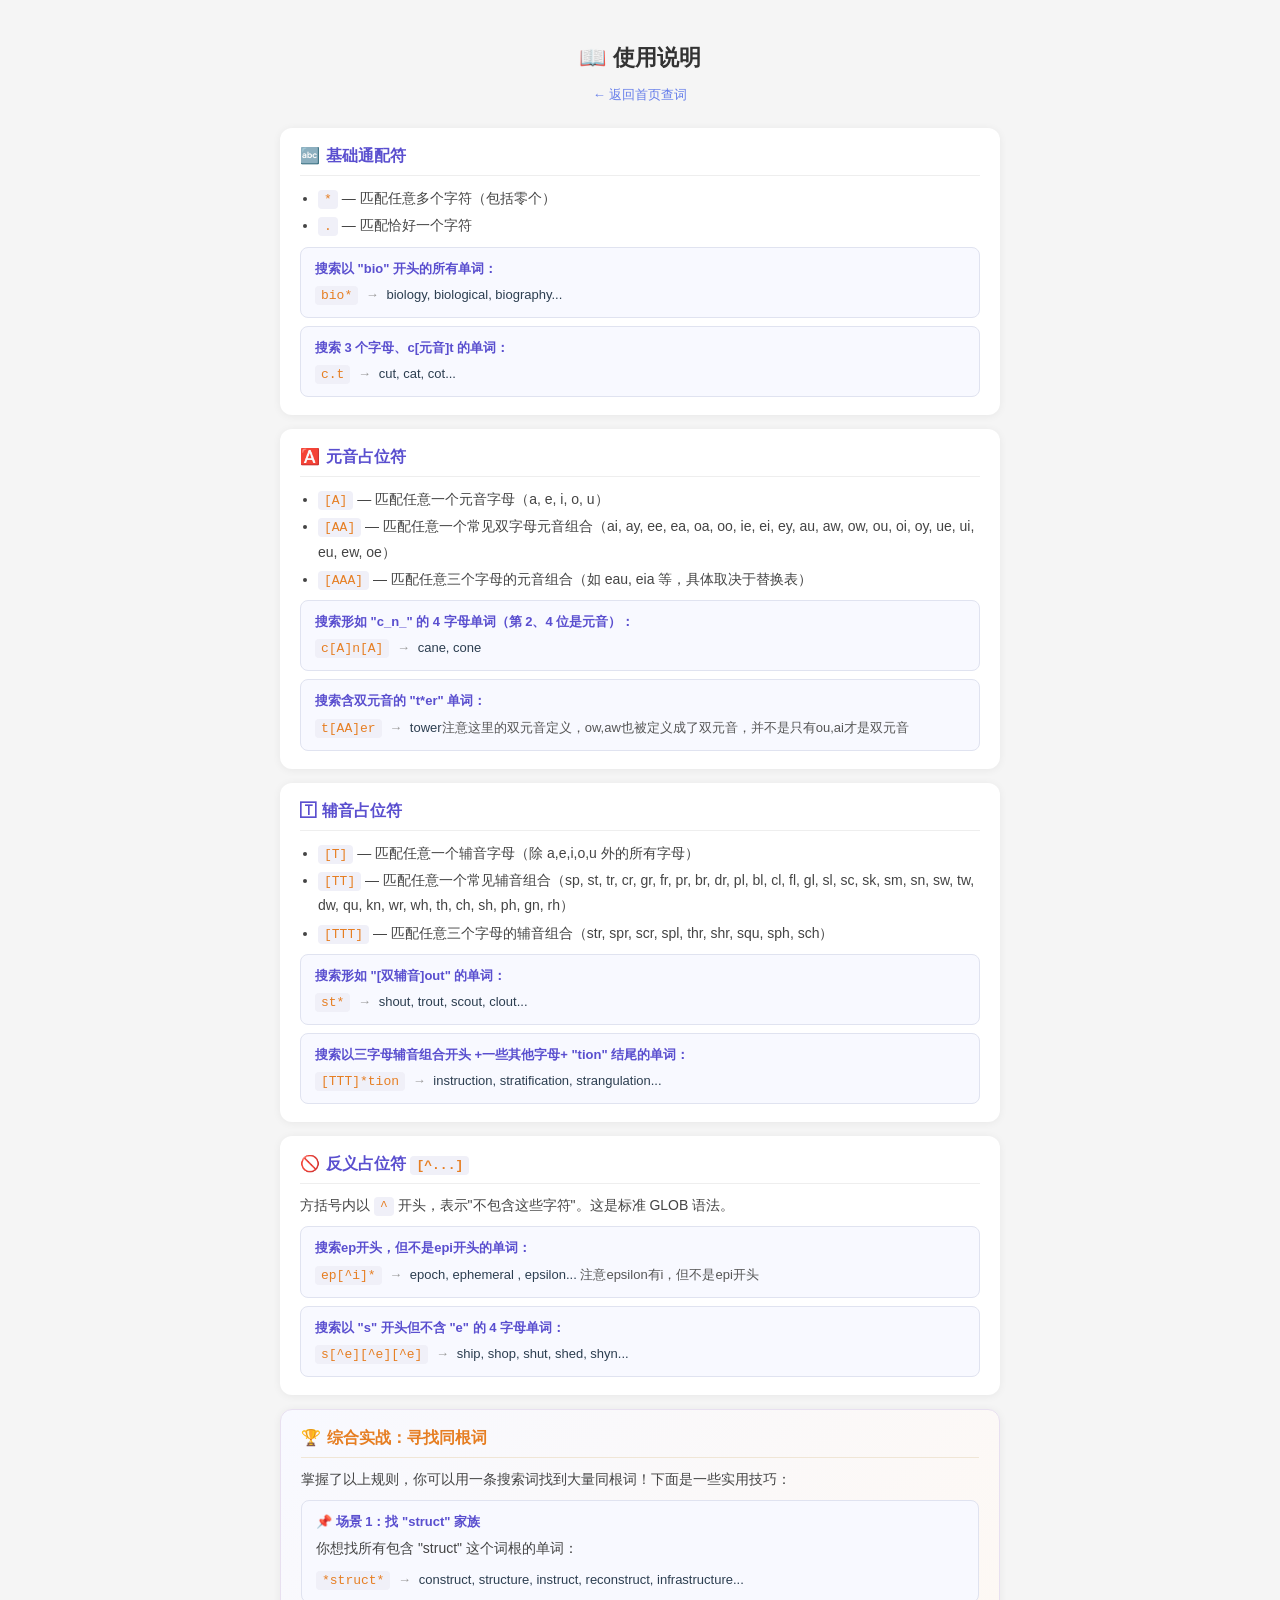
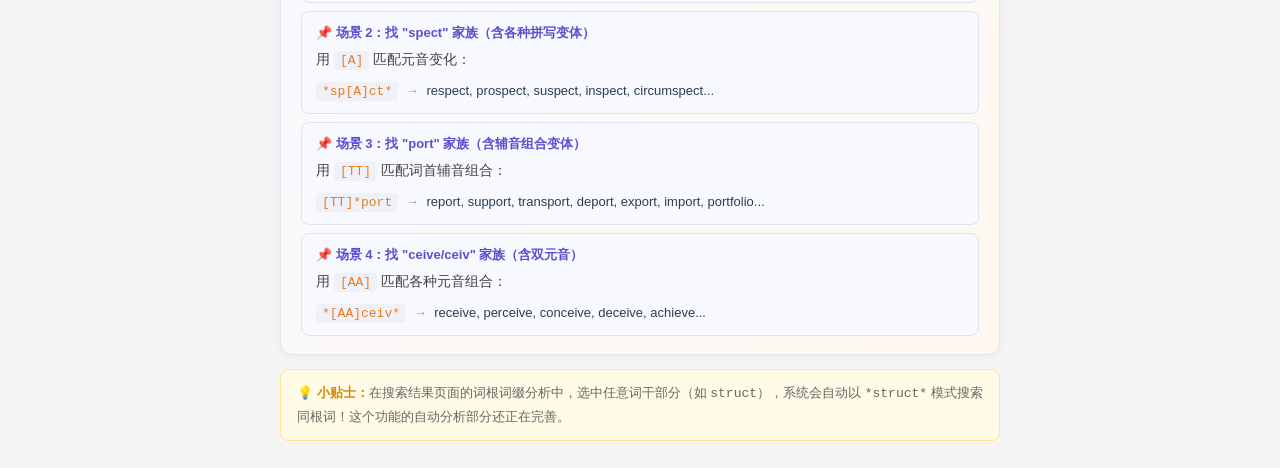
==== templates/guide.html @ 3263791a "上线前的处理" ====
<!doctype html>
<html lang="zh-CN">
  <head>
    <meta charset="UTF-8" />
    <meta name="viewport" content="width=device-width, initial-scale=1.0" />
    <title>使用说明 - The Little Dict</title>
    <link rel="stylesheet" href="/static/style.css" />
    <style>
      /* 使用说明页面专用样式 */
      .guide-page {
        max-width: 720px;
        margin: 0 auto;
        padding: 20px;
      }
      .guide-page h1 {
        text-align: center;
        color: #333;
        margin-bottom: 8px;
        font-size: 22px;
      }
      .guide-page .subtitle {
        text-align: center;
        color: #888;
        font-size: 13px;
        margin-bottom: 24px;
      }
      .guide-page .subtitle a {
        color: #667eea;
        text-decoration: none;
      }
      .guide-page .subtitle a:hover {
        text-decoration: underline;
      }
      .guide-section {
        background: #fff;
        border-radius: 12px;
        padding: 18px 20px;
        margin-bottom: 14px;
        box-shadow: 0 1px 8px rgba(0,0,0,0.06);
      }
      .guide-section h2 {
        font-size: 16px;
        color: #5a4fcf;
        margin: 0 0 10px 0;
        padding-bottom: 8px;
        border-bottom: 1px solid #eee;
      }
      .guide-section h2 .icon {
        margin-right: 6px;
      }
      .guide-section p {
        font-size: 14px;
        line-height: 1.7;
        color: #444;
        margin: 0 0 8px 0;
      }
      .guide-section ul {
        margin: 0;
        padding: 0 0 0 18px;
        font-size: 14px;
        line-height: 1.8;
        color: #444;
      }
      .guide-section li {
        margin-bottom: 2px;
      }
      .guide-section code {
        background: #f0f0f8;
        padding: 2px 6px;
        border-radius: 4px;
        font-family: 'Courier New', monospace;
        font-size: 13px;
        color: #e67e22;
        white-space: nowrap;
      }
      .guide-example {
        background: #f8f9ff;
        border: 1px solid #e0e3f0;
        border-radius: 8px;
        padding: 10px 14px;
        margin-top: 8px;
        font-size: 13px;
        line-height: 1.7;
        color: #555;
      }
      .guide-example .label {
        font-weight: 600;
        color: #5a4fcf;
        margin-bottom: 4px;
      }
      .guide-example code {
        font-size: 13px;
      }
      .guide-example .arrow {
        color: #999;
        margin: 0 4px;
      }
      .guide-example .result {
        color: #2c3e50;
        font-weight: 500;
      }
      .guide-combo {
        background: linear-gradient(135deg, #f8f9ff 0%, #fff8f0 100%);
        border: 1px solid #e8e0f0;
      }
      .guide-combo h2 {
        color: #e67e22;
        border-bottom-color: #f0e6d6;
      }
      .guide-tip {
        background: #fffbe6;
        border: 1px solid #ffe58f;
        border-radius: 8px;
        padding: 12px 16px;
        margin-top: 14px;
        font-size: 13px;
        line-height: 1.7;
        color: #666;
      }
      .guide-tip strong {
        color: #d48806;
      }
    </style>
  </head>
  <body>
    <div class="guide-page">
      <h1>📖 使用说明</h1>
      <p class="subtitle"><a href="/">← 返回首页查词</a></p>

      <!-- 基础通配符 -->
      <div class="guide-section">
        <h2><span class="icon">🔤</span>基础通配符</h2>
        <ul>
          <li><code>*</code> — 匹配任意多个字符（包括零个）</li>
          <li><code>.</code> — 匹配恰好一个字符</li>
        </ul>
        <div class="guide-example">
          <div class="label">搜索以 "bio" 开头的所有单词：</div>
          <code>bio*</code> <span class="arrow">→</span> <span class="result">biology, biological, biography...</span>
        </div>
        <div class="guide-example">
          <div class="label">搜索 3 个字母、c[元音]t 的单词：</div>
          <code>c.t</code> <span class="arrow">→</span> <span class="result">cut, cat, cot...</span>
        </div>
      </div>

      <!-- 元音占位符 -->
      <div class="guide-section">
        <h2><span class="icon">🅰️</span>元音占位符</h2>
        <ul>
          <li><code>[A]</code> — 匹配任意一个元音字母（a, e, i, o, u）</li>
          <li><code>[AA]</code> — 匹配任意一个常见双字母元音组合（ai, ay, ee, ea, oa, oo, ie, ei, ey, au, aw, ow, ou, oi, oy, ue, ui, eu, ew, oe）</li>
          <li><code>[AAA]</code> — 匹配任意三个字母的元音组合（如 eau, eia 等，具体取决于替换表）</li>
        </ul>
        <div class="guide-example">
          <div class="label">搜索形如 "c_n_" 的 4 字母单词（第 2、4 位是元音）：</div>
          <code>c[A]n[A]</code> <span class="arrow">→</span> <span class="result">cane, cone</span>
        </div>
        <div class="guide-example">
          <div class="label">搜索含双元音的 "t*er" 单词：</div>
          <code>t[AA]er</code> <span class="arrow">→</span> <span class="result">tower</span>注意这里的双元音定义，ow,aw也被定义成了双元音，并不是只有ou,ai才是双元音
        </div>
      </div>

      <!-- 辅音占位符 -->
      <div class="guide-section">
        <h2><span class="icon">🅃</span>辅音占位符</h2>
        <ul>
          <li><code>[T]</code> — 匹配任意一个辅音字母（除 a,e,i,o,u 外的所有字母）</li>
          <li><code>[TT]</code> — 匹配任意一个常见辅音组合（sp, st, tr, cr, gr, fr, pr, br, dr, pl, bl, cl, fl, gl, sl, sc, sk, sm, sn, sw, tw, dw, qu, kn, wr, wh, th, ch, sh, ph, gn, rh）</li>
          <li><code>[TTT]</code> — 匹配任意三个字母的辅音组合（str, spr, scr, spl, thr, shr, squ, sph, sch）</li>
        </ul>
        <div class="guide-example">
          <div class="label">搜索形如 "[双辅音]out" 的单词：</div>
          <code>st*</code> <span class="arrow">→</span> <span class="result">shout, trout, scout, clout...</span>
        </div>
        <div class="guide-example">
          <div class="label">搜索以三字母辅音组合开头 +一些其他字母+ "tion" 结尾的单词：</div>
          <code>[TTT]*tion</code> <span class="arrow">→</span> <span class="result">instruction, stratification, strangulation...</span>
        </div>
      </div>

      <!-- 反义占位符 -->
      <div class="guide-section">
        <h2><span class="icon">🚫</span>反义占位符 <code>[^...]</code></h2>
        <p>方括号内以 <code>^</code> 开头，表示"不包含这些字符"。这是标准 GLOB 语法。</p>
        <div class="guide-example">
          <div class="label">搜索ep开头，但不是epi开头的单词：</div>
          <code>ep[^i]*</code> <span class="arrow">→</span> <span class="result">epoch, ephemeral , epsilon...</span> 注意epsilon有i，但不是epi开头
        </div>
        <div class="guide-example">
          <div class="label">搜索以 "s" 开头但不含 "e" 的 4 字母单词：</div>
          <code>s[^e][^e][^e]</code> <span class="arrow">→</span> <span class="result">ship, shop, shut, shed, shyn...</span>
        </div>
      </div>

      <!-- 综合实战 -->
      <div class="guide-section guide-combo">
        <h2><span class="icon">🏆</span>综合实战：寻找同根词</h2>
        <p>掌握了以上规则，你可以用一条搜索词找到大量同根词！下面是一些实用技巧：</p>

        <div class="guide-example">
          <div class="label">📌 场景 1：找 "struct" 家族</div>
          <p>你想找所有包含 "struct" 这个词根的单词：</p>
          <code>*struct*</code> <span class="arrow">→</span> <span class="result">construct, structure, instruct, reconstruct, infrastructure...</span>
        </div>

        <div class="guide-example">
          <div class="label">📌 场景 2：找 "spect" 家族（含各种拼写变体）</div>
          <p>用 <code>[A]</code> 匹配元音变化：</p>
          <code>*sp[A]ct*</code> <span class="arrow">→</span> <span class="result">respect, prospect, suspect, inspect, circumspect...</span>
        </div>

        <div class="guide-example">
          <div class="label">📌 场景 3：找 "port" 家族（含辅音组合变体）</div>
          <p>用 <code>[TT]</code> 匹配词首辅音组合：</p>
          <code>[TT]*port</code> <span class="arrow">→</span> <span class="result">report, support, transport, deport, export, import, portfolio...</span>
        </div>

        <div class="guide-example">
          <div class="label">📌 场景 4：找 "ceive/ceiv" 家族（含双元音）</div>
          <p>用 <code>[AA]</code> 匹配各种元音组合：</p>
          <code>*[AA]ceiv*</code> <span class="arrow">→</span> <span class="result">receive, perceive, conceive, deceive, achieve...</span>
        </div>

      </div>

      <div class="guide-tip">
        <strong>💡 小贴士：</strong>在搜索结果页面的词根词缀分析中，选中任意词干部分（如 <code>struct</code>），系统会自动以 <code>*struct*</code> 模式搜索同根词！这个功能的自动分析部分还正在完善。
      </div>
    </div>
  </body>
</html>
---- static/style.css ----
﻿﻿* { margin: 0; padding: 0; box-sizing: border-box; }
body { font-family: -apple-system, BlinkMacSystemFont, "Segoe UI", Roboto, sans-serif; background: #f5f5f5; color: #333; }
.header { background: linear-gradient(135deg, #667eea 0%, #764ba2 100%); padding: 30px 20px; text-align: center; }
.header h1 { color: #fff; font-size: 24px; margin-bottom: 20px; font-weight: 600; }
.search-box { max-width: 600px; margin: 0 auto; display: flex; gap: 10px; }
.search-box input { flex: 1; padding: 12px 20px; border: none; border-radius: 25px; font-size: 16px; outline: none; box-shadow: 0 2px 10px rgba(0,0,0,0.1); }
.search-box button { padding: 12px 25px; background: #fff; color: #667eea; border: none; border-radius: 25px; font-size: 16px; cursor: pointer; font-weight: 600; box-shadow: 0 2px 10px rgba(0,0,0,0.1); transition: transform 0.2s; }
.search-box button:hover { transform: scale(1.05); }
.container { max-width: 800px; margin: 20px auto; padding: 0 20px; }
#result { background: #fff; border-radius: 12px; padding: 24px; box-shadow: 0 2px 15px rgba(0,0,0,0.08); min-height: 120px; }
#result:empty::after { content: "输入单词开始查询"; display: block; text-align: center; color: #999; font-size: 16px; padding-top: 30px; }
.htmx-indicator { display: none; }
.htmx-request .htmx-indicator { display: block; }
.htmx-request.htmx-indicator { display: block; }
.loading { text-align: center; padding: 30px; color: #667eea; font-size: 16px; }
.suggestion { text-align: center; color: #999; padding: 20px; font-size: 15px; line-height: 2.2; }
.sug-link { color: #667eea; text-decoration: none; padding: 3px 10px; border-radius: 4px; cursor: pointer; display: inline-block; margin: 2px; }
.sug-link:hover { background: #667eea; color: #fff; }
/* ========== 词根词缀分析 ========== */
.affix-analysis {
    margin-top: 20px;
    padding: 16px 20px;
    background: #f8f9ff;
    border: 1px solid #e0e3f0;
    border-radius: 10px;
    font-size: 14px;
}
.affix-title {
    font-size: 15px;
    font-weight: 600;
    color: #5a4fcf;
    margin-bottom: 12px;
}
.affix-score {
    font-size: 12px;
    font-weight: 500;
    color: #888;
    margin-left: 8px;
}
.affix-scheme-badge {
    display: inline-flex;
    align-items: center;
    gap: 4px;
    padding: 2px 8px;
    background: #5a4fcf;
    color: #fff;
    font-size: 11px;
    font-weight: 600;
    border-radius: 4px;
    white-space: nowrap;
    align-self: center;
}
.affix-scheme-score {
    font-size: 10px;
    font-weight: 400;
    opacity: 0.85;
}
.affix-scheme-score::before {
    content: "得分";
    margin-right: 1px;
}

.affix-breakdown-row {
    display: flex;
    flex-direction: row;
    align-items: flex-start;
    gap: 16px;
}
.affix-breakdown-row .affix-word-breakdown {
    flex: 1;
    margin-bottom: 0;
}
.affix-breakdown-row .affix-details {
    flex-shrink: 0;
}
.affix-word-breakdown {
    display: flex;
    flex-wrap: wrap;
    align-items: center;
    gap: 2px;
    font-size: 18px;
    font-weight: 600;
    margin-bottom: 12px;
    padding: 10px 14px;
    background: #fff;
    border-radius: 8px;
    border: 1px solid #e8e8f0;
    font-family: 'Courier New', monospace;
    letter-spacing: 1px;
}
.affix-part {
    border-radius: 4px;
}
.affix-prefix {
    color: #e67e22;
    background: #fef5e7;
}
.affix-stem {
    color: #2c3e50;
}
.affix-suffix {
    color: #8e44ad;
    background: #f4ecf7;
}
.affix-details {
    display: flex;
    flex-wrap: wrap;
    gap: 8px;
}
.affix-item {
    display: inline-flex;
    align-items: center;
    gap: 6px;
    padding: 4px 10px;
    background: #fff;
    border-radius: 6px;
    border: 1px solid #e8e8f0;
}
.affix-label {
    font-size: 12px;
    color: #999;
    font-weight: 500;
}
.affix-value {
    font-weight: 600;
    color: #333;
    font-family: 'Courier New', monospace;
}
.affix-stem-value {
    color: #2c3e50;
}
.affix-stem-lookup {
    margin-top: 12px;
}
.affix-stem-lookup details {
    background: #fff;
    border-radius: 8px;
    border: 1px solid #e8e8f0;
    padding: 8px 12px;
}
.affix-stem-lookup summary {
    cursor: pointer;
    color: #5a4fcf;
    font-weight: 500;
    font-size: 13px;
    padding: 4px 0;
}
.tld-ipa {
    color: Sienna;
    font-style: normal;
    font-size: 1rem;
}
.affix-stem-lookup summary:hover {
    color: #3d35a0;
}
.affix-stem-lookup .dict-content {
    margin-top: 8px;
    padding-top: 8px;
    border-top: 1px solid #eee;
    font-size: 13px;
}

/* ========== 通配符搜索结果 ========== */
.pattern-header {
    text-align: center;
    color: #666;
    padding: 12px 0 16px;
    font-size: 14px;
    border-bottom: 1px solid #eee;
    margin-bottom: 16px;
}
.pattern-results {
    display: flex;
    flex-direction: column;
    gap: 16px;
}
.pattern-entry {
    border-bottom: 1px solid #f0f0f0;
    padding-bottom: 12px;
}
.pattern-entry:last-child {
    border-bottom: none;
}
.pattern-word {
    font-size: 24px !important;
    font-weight: 700 !important;
    color: #000 !important;
    margin-bottom: 8px;
    text-decoration: none !important;
}
.hl-literal {
    color: #97060ffa !important;
}
.pattern-rank {
    font-size: 14px !important;
    font-weight: 400 !important;
    color: #888 !important;
    vertical-align: baseline;
}
.pattern-no-result {

    color: #999;
    font-size: 13px;
    font-style: italic;
    padding: 8px 0;
}
.pattern-summary {
    font-size: 14px;
    line-height: 1.6;
    color: #444;
    padding: 4px 0;
}
.pattern-summary .coca2 {
    color: #888;
    font-size: 13px;
    margin-bottom: 4px;
}
.pattern-summary .gdc .dcb {
    display: inline;
}
.pattern-summary .pos {
    color: #5a4fcf;
    font-weight: 600;
    margin-right: 4px;
}
.pattern-summary .dcn {
    color: #2c3e50;
    font-size: 15px;
    font-weight: 500;
}
.pattern-no-summary {
    color: #999;
    font-size: 13px;
    font-style: italic;
    padding: 8px 0;
}
.expand-link {
    display: inline-block;
    margin-top: 6px;
    color: #667eea;
    font-size: 13px;
    text-decoration: none;
    cursor: pointer;
    padding: 2px 8px;
    border: 1px solid #667eea;
    border-radius: 4px;
    transition: all 0.2s;
}
.expand-link:hover {
    background: #667eea;
    color: #fff;
}
.pattern-divider {
    border: none;
    border-top: 2px solid #e74c3c;
    margin: 10px 0;
}
.pagination {
    display: flex;
    justify-content: center;
    align-items: center;
    gap: 12px;
    padding: 20px 0 10px;
}
.page-link {
    color: #667eea;
    text-decoration: none;
    padding: 6px 14px;
    border: 1px solid #667eea;
    border-radius: 6px;
    font-size: 14px;
    cursor: pointer;
    transition: all 0.2s;
}
.page-link:hover {
    background: #667eea;
    color: #fff;
}
.page-info {
    color: #666;
    font-size: 14px;
}
/* ========== 返回搜索结果链接 ========== */
.back-link {
    margin-bottom: 16px;
    padding-bottom: 12px;
    border-bottom: 1px solid #eee;
}
.back-link a {
    color: #667eea;
    text-decoration: none;
    font-size: 14px;
    cursor: pointer;
    padding: 4px 8px;
    border-radius: 4px;
    transition: background 0.2s;
}
.back-link a:hover {
    background: #667eea;
    color: #fff;
}
/* ========== 相似词推荐 ========== */
.related-words-section {
    margin-top: 16px;
    padding: 16px 20px;
    background: #fff8f0;
    border: 1px solid #ffe8cc;
    border-radius: 10px;
    font-size: 14px;
}
.related-words-title {
    font-size: 15px;
    font-weight: 600;
    color: #e67e22;
    margin-bottom: 12px;
}
.related-words-list {
    display: flex;
    flex-direction: column;
    gap: 6px;
}
.related-word-item {
    display: inline-flex;
    align-items: center;
    gap: 10px;
    padding: 6px 10px;
    background: #fff;
    border-radius: 6px;
    border: 1px solid #f0e6d6;
    font-size: 14px;
}
.related-word {
    font-weight: 600;
    color: #2c3e50;
    font-family: 'Courier New', monospace;
    min-width: 80px;
}
.related-score {
    font-size: 12px;
    color: #e67e22;
    background: #fef5e7;
    padding: 2px 6px;
    border-radius: 4px;
}
.related-rank {
    font-size: 12px;
    color: #888;
    padding: 2px 6px;
    border-radius: 4px;
    background: #f5f5f5;
}
.related-rank.unknown {
    color: #ccc;
    background: #fafafa;
}
/* ========== 相似词词干高亮 ========== */
.stem-highlight {
    background: #fff3cd;
    color: #d63384;
    padding: 1px 3px;
    border-radius: 3px;
    font-weight: 700;
}
/* 返回顶部按钮 */
.related-words-back {
    text-align: center;
    padding-top: 12px;
    border-top: 1px solid #f0e6d6;
    margin-top: 12px;
}
@media (max-width: 480px) {
    .header { padding: 20px 15px; } .header h1 { font-size: 20px; }
    .search-box input { padding: 10px 15px; font-size: 14px; }
    .search-box button { padding: 10px 18px; font-size: 14px; }
    #result { padding: 15px; }
    .affix-word-breakdown { font-size: 16px; }
    .affix-analysis { padding: 12px 14px; }
}
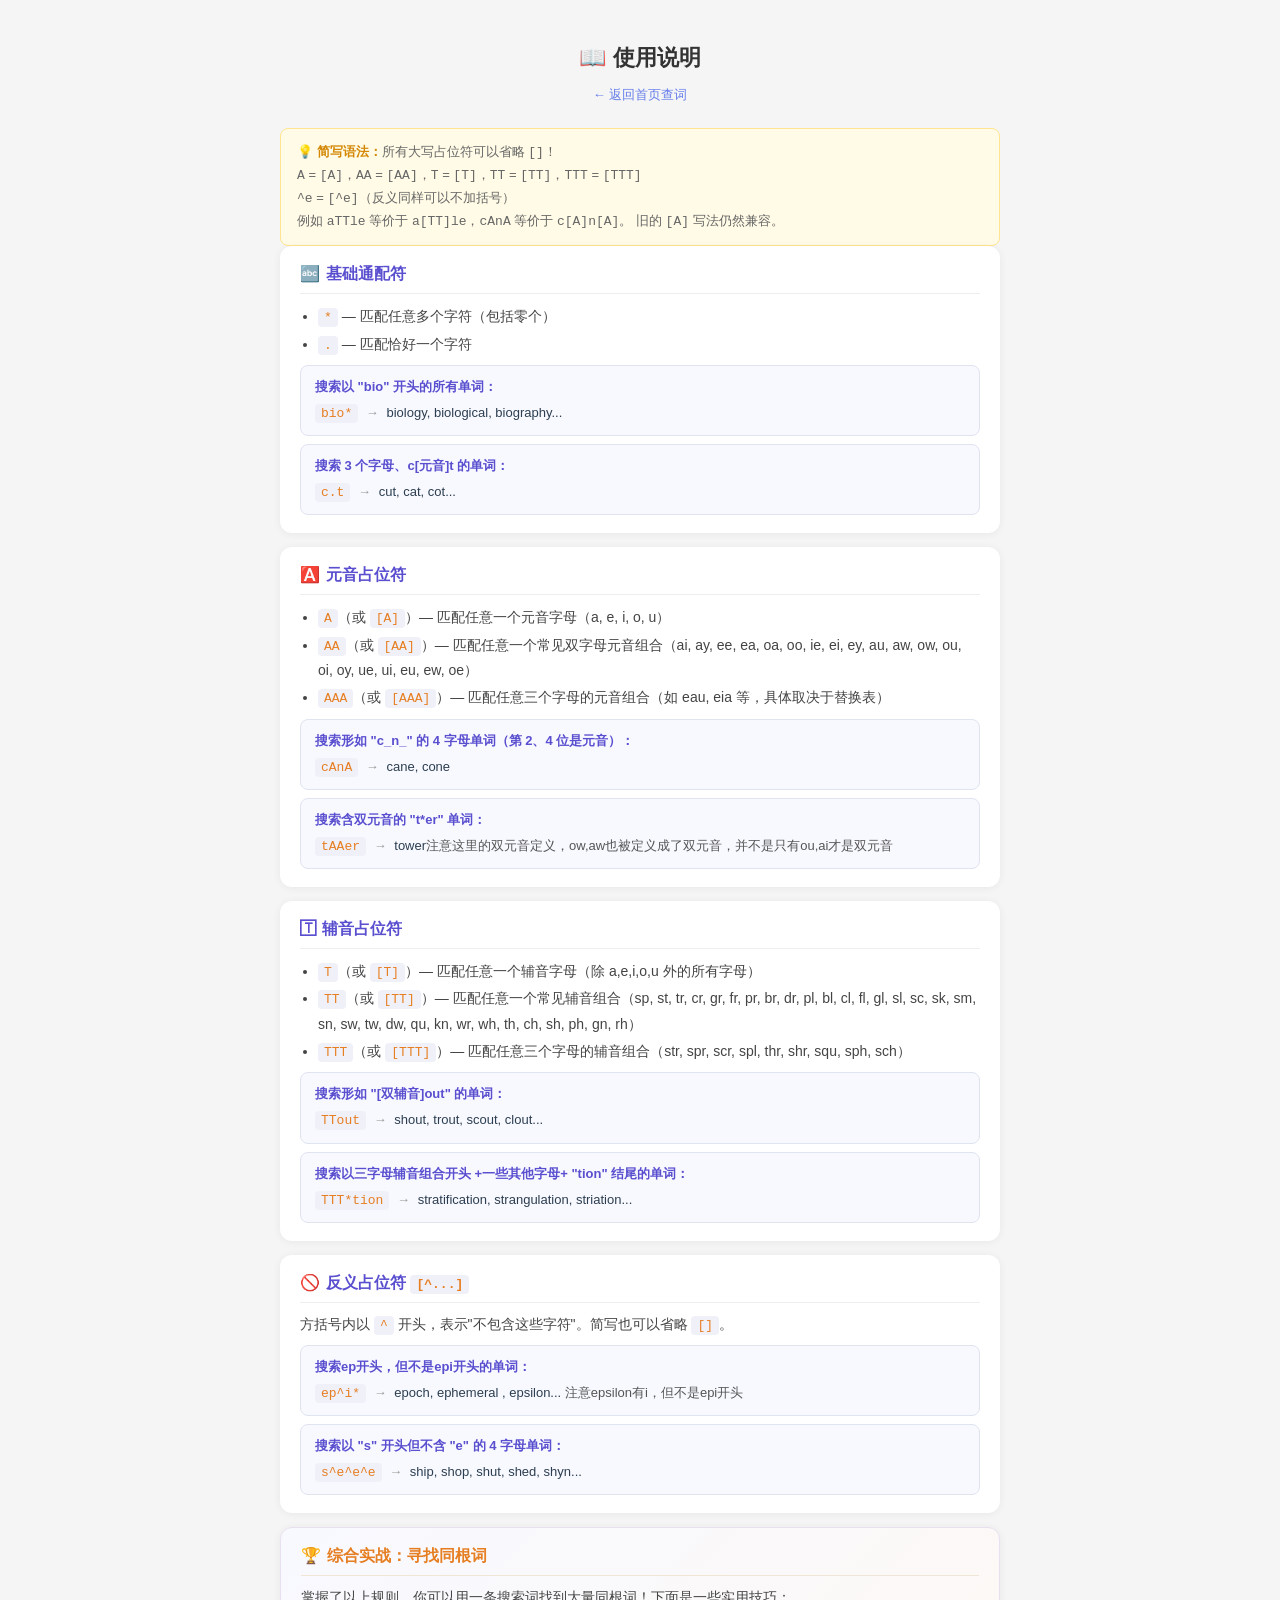
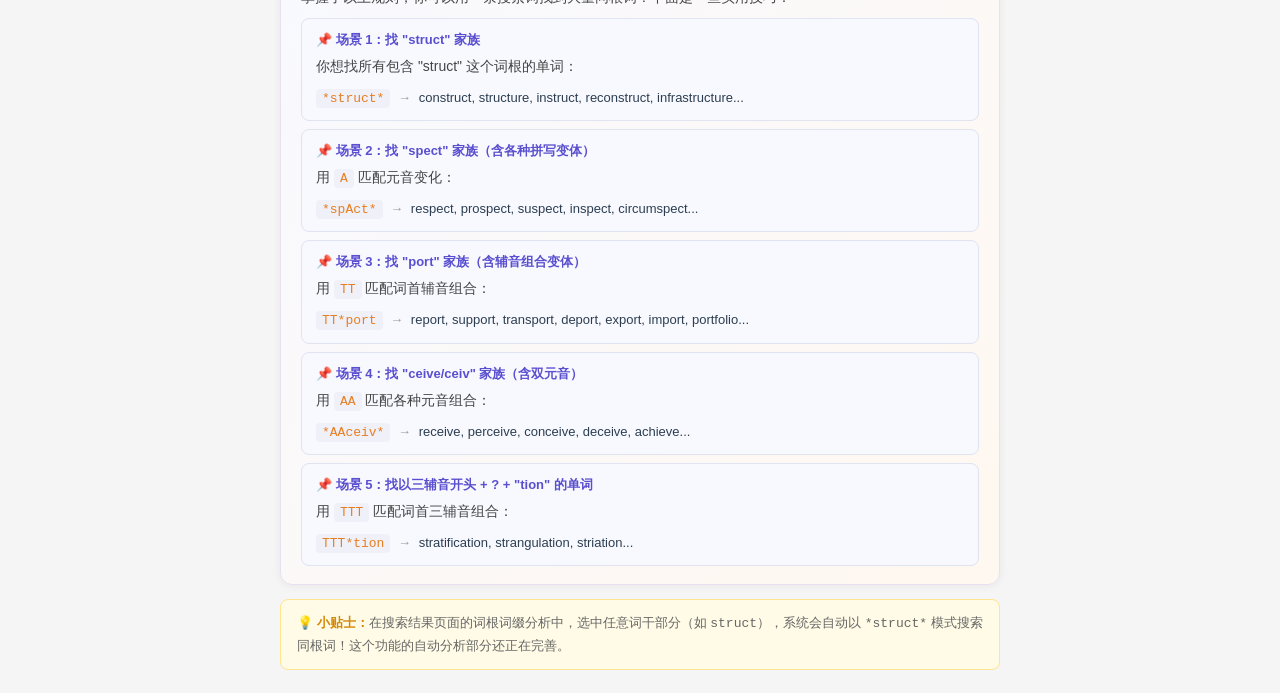
==== commit a38a04f7: "添加了不需要[ ]的语法糖" ====
--- a/templates/guide.html
+++ b/templates/guide.html
@@ -127,6 +127,15 @@
       <h1>📖 使用说明</h1>
       <p class="subtitle"><a href="/">← 返回首页查词</a></p>
 
+      <!-- 简写语法提示 -->
+      <div class="guide-tip">
+        <strong>💡 简写语法：</strong>所有大写占位符可以省略 <code>[]</code>！<br>
+        <code>A</code> = <code>[A]</code>，<code>AA</code> = <code>[AA]</code>，<code>T</code> = <code>[T]</code>，<code>TT</code> = <code>[TT]</code>，<code>TTT</code> = <code>[TTT]</code><br>
+        <code>^e</code> = <code>[^e]</code>（反义同样可以不加括号）<br>
+        例如 <code>aTTle</code> 等价于 <code>a[TT]le</code>，<code>cAnA</code> 等价于 <code>c[A]n[A]</code>。
+        旧的 <code>[A]</code> 写法仍然兼容。
+      </div>
+
       <!-- 基础通配符 -->
       <div class="guide-section">
         <h2><span class="icon">🔤</span>基础通配符</h2>
@@ -148,17 +157,17 @@
       <div class="guide-section">
         <h2><span class="icon">🅰️</span>元音占位符</h2>
         <ul>
-          <li><code>[A]</code> — 匹配任意一个元音字母（a, e, i, o, u）</li>
-          <li><code>[AA]</code> — 匹配任意一个常见双字母元音组合（ai, ay, ee, ea, oa, oo, ie, ei, ey, au, aw, ow, ou, oi, oy, ue, ui, eu, ew, oe）</li>
-          <li><code>[AAA]</code> — 匹配任意三个字母的元音组合（如 eau, eia 等，具体取决于替换表）</li>
+          <li><code>A</code>（或 <code>[A]</code>）— 匹配任意一个元音字母（a, e, i, o, u）</li>
+          <li><code>AA</code>（或 <code>[AA]</code>）— 匹配任意一个常见双字母元音组合（ai, ay, ee, ea, oa, oo, ie, ei, ey, au, aw, ow, ou, oi, oy, ue, ui, eu, ew, oe）</li>
+          <li><code>AAA</code>（或 <code>[AAA]</code>）— 匹配任意三个字母的元音组合（如 eau, eia 等，具体取决于替换表）</li>
         </ul>
         <div class="guide-example">
           <div class="label">搜索形如 "c_n_" 的 4 字母单词（第 2、4 位是元音）：</div>
-          <code>c[A]n[A]</code> <span class="arrow">→</span> <span class="result">cane, cone</span>
+          <code>cAnA</code> <span class="arrow">→</span> <span class="result">cane, cone</span>
         </div>
         <div class="guide-example">
           <div class="label">搜索含双元音的 "t*er" 单词：</div>
-          <code>t[AA]er</code> <span class="arrow">→</span> <span class="result">tower</span>注意这里的双元音定义，ow,aw也被定义成了双元音，并不是只有ou,ai才是双元音
+          <code>tAAer</code> <span class="arrow">→</span> <span class="result">tower</span>注意这里的双元音定义，ow,aw也被定义成了双元音，并不是只有ou,ai才是双元音
         </div>
       </div>
 
@@ -166,31 +175,31 @@
       <div class="guide-section">
         <h2><span class="icon">🅃</span>辅音占位符</h2>
         <ul>
-          <li><code>[T]</code> — 匹配任意一个辅音字母（除 a,e,i,o,u 外的所有字母）</li>
-          <li><code>[TT]</code> — 匹配任意一个常见辅音组合（sp, st, tr, cr, gr, fr, pr, br, dr, pl, bl, cl, fl, gl, sl, sc, sk, sm, sn, sw, tw, dw, qu, kn, wr, wh, th, ch, sh, ph, gn, rh）</li>
-          <li><code>[TTT]</code> — 匹配任意三个字母的辅音组合（str, spr, scr, spl, thr, shr, squ, sph, sch）</li>
+          <li><code>T</code>（或 <code>[T]</code>）— 匹配任意一个辅音字母（除 a,e,i,o,u 外的所有字母）</li>
+          <li><code>TT</code>（或 <code>[TT]</code>）— 匹配任意一个常见辅音组合（sp, st, tr, cr, gr, fr, pr, br, dr, pl, bl, cl, fl, gl, sl, sc, sk, sm, sn, sw, tw, dw, qu, kn, wr, wh, th, ch, sh, ph, gn, rh）</li>
+          <li><code>TTT</code>（或 <code>[TTT]</code>）— 匹配任意三个字母的辅音组合（str, spr, scr, spl, thr, shr, squ, sph, sch）</li>
         </ul>
         <div class="guide-example">
           <div class="label">搜索形如 "[双辅音]out" 的单词：</div>
-          <code>st*</code> <span class="arrow">→</span> <span class="result">shout, trout, scout, clout...</span>
+          <code>TTout</code> <span class="arrow">→</span> <span class="result">shout, trout, scout, clout...</span>
         </div>
         <div class="guide-example">
           <div class="label">搜索以三字母辅音组合开头 +一些其他字母+ "tion" 结尾的单词：</div>
-          <code>[TTT]*tion</code> <span class="arrow">→</span> <span class="result">instruction, stratification, strangulation...</span>
+          <code>TTT*tion</code> <span class="arrow">→</span> <span class="result">stratification, strangulation, striation...</span>
         </div>
       </div>
 
       <!-- 反义占位符 -->
       <div class="guide-section">
         <h2><span class="icon">🚫</span>反义占位符 <code>[^...]</code></h2>
-        <p>方括号内以 <code>^</code> 开头，表示"不包含这些字符"。这是标准 GLOB 语法。</p>
+        <p>方括号内以 <code>^</code> 开头，表示"不包含这些字符"。简写也可以省略 <code>[]</code>。</p>
         <div class="guide-example">
           <div class="label">搜索ep开头，但不是epi开头的单词：</div>
-          <code>ep[^i]*</code> <span class="arrow">→</span> <span class="result">epoch, ephemeral , epsilon...</span> 注意epsilon有i，但不是epi开头
+          <code>ep^i*</code> <span class="arrow">→</span> <span class="result">epoch, ephemeral , epsilon...</span> 注意epsilon有i，但不是epi开头
         </div>
         <div class="guide-example">
           <div class="label">搜索以 "s" 开头但不含 "e" 的 4 字母单词：</div>
-          <code>s[^e][^e][^e]</code> <span class="arrow">→</span> <span class="result">ship, shop, shut, shed, shyn...</span>
+          <code>s^e^e^e</code> <span class="arrow">→</span> <span class="result">ship, shop, shut, shed, shyn...</span>
         </div>
       </div>
 
@@ -207,20 +216,26 @@
 
         <div class="guide-example">
           <div class="label">📌 场景 2：找 "spect" 家族（含各种拼写变体）</div>
-          <p>用 <code>[A]</code> 匹配元音变化：</p>
-          <code>*sp[A]ct*</code> <span class="arrow">→</span> <span class="result">respect, prospect, suspect, inspect, circumspect...</span>
+          <p>用 <code>A</code> 匹配元音变化：</p>
+          <code>*spAct*</code> <span class="arrow">→</span> <span class="result">respect, prospect, suspect, inspect, circumspect...</span>
         </div>
 
         <div class="guide-example">
           <div class="label">📌 场景 3：找 "port" 家族（含辅音组合变体）</div>
-          <p>用 <code>[TT]</code> 匹配词首辅音组合：</p>
-          <code>[TT]*port</code> <span class="arrow">→</span> <span class="result">report, support, transport, deport, export, import, portfolio...</span>
+          <p>用 <code>TT</code> 匹配词首辅音组合：</p>
+          <code>TT*port</code> <span class="arrow">→</span> <span class="result">report, support, transport, deport, export, import, portfolio...</span>
         </div>
 
         <div class="guide-example">
           <div class="label">📌 场景 4：找 "ceive/ceiv" 家族（含双元音）</div>
-          <p>用 <code>[AA]</code> 匹配各种元音组合：</p>
-          <code>*[AA]ceiv*</code> <span class="arrow">→</span> <span class="result">receive, perceive, conceive, deceive, achieve...</span>
+          <p>用 <code>AA</code> 匹配各种元音组合：</p>
+          <code>*AAceiv*</code> <span class="arrow">→</span> <span class="result">receive, perceive, conceive, deceive, achieve...</span>
+        </div>
+
+        <div class="guide-example">
+          <div class="label">📌 场景 5：找以三辅音开头 + ? + "tion" 的单词</div>
+          <p>用 <code>TTT</code> 匹配词首三辅音组合：</p>
+          <code>TTT*tion</code> <span class="arrow">→</span> <span class="result">stratification, strangulation, striation...</span>
         </div>
 
       </div>
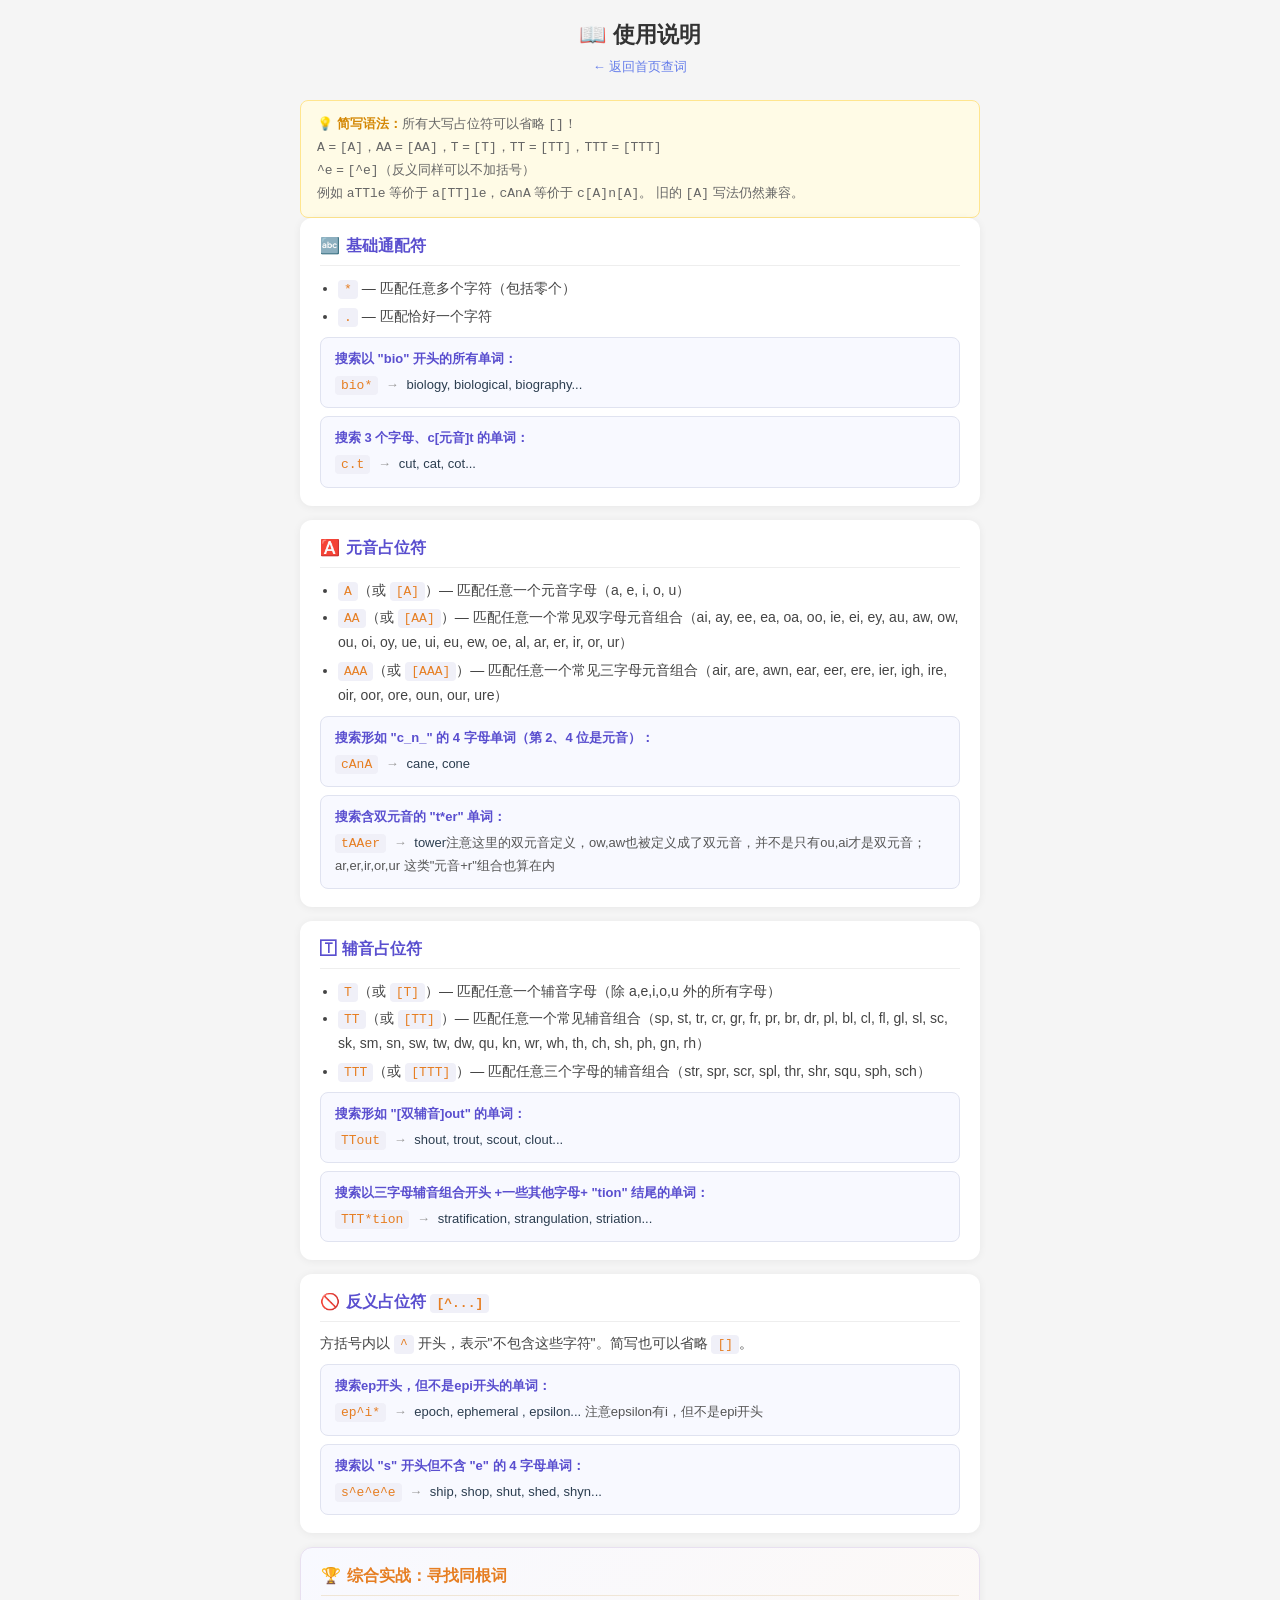
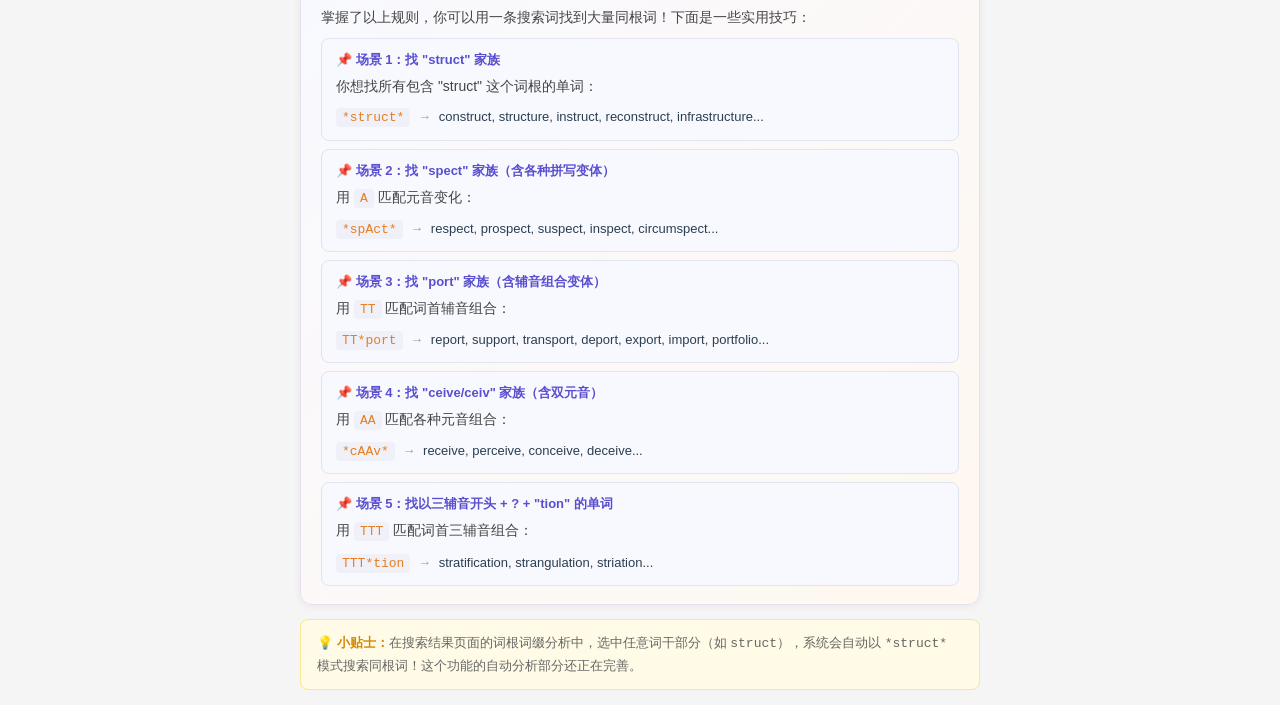
==== commit ae0fa8b5: "修复 AA 漏词并补全 AAA 元音占位符 - AA 增加 al/ar/er/ir/or/ur（r 控制元音），修复 scAAp 搜不到 scarp - 新增 AAA 替换规则（15 个三字母元音组合" ====
--- a/templates/guide.html
+++ b/templates/guide.html
@@ -158,8 +158,8 @@
         <h2><span class="icon">🅰️</span>元音占位符</h2>
         <ul>
           <li><code>A</code>（或 <code>[A]</code>）— 匹配任意一个元音字母（a, e, i, o, u）</li>
-          <li><code>AA</code>（或 <code>[AA]</code>）— 匹配任意一个常见双字母元音组合（ai, ay, ee, ea, oa, oo, ie, ei, ey, au, aw, ow, ou, oi, oy, ue, ui, eu, ew, oe）</li>
-          <li><code>AAA</code>（或 <code>[AAA]</code>）— 匹配任意三个字母的元音组合（如 eau, eia 等，具体取决于替换表）</li>
+          <li><code>AA</code>（或 <code>[AA]</code>）— 匹配任意一个常见双字母元音组合（ai, ay, ee, ea, oa, oo, ie, ei, ey, au, aw, ow, ou, oi, oy, ue, ui, eu, ew, oe, al, ar, er, ir, or, ur）</li>
+          <li><code>AAA</code>（或 <code>[AAA]</code>）— 匹配任意一个常见三字母元音组合（air, are, awn, ear, eer, ere, ier, igh, ire, oir, oor, ore, oun, our, ure）</li>
         </ul>
         <div class="guide-example">
           <div class="label">搜索形如 "c_n_" 的 4 字母单词（第 2、4 位是元音）：</div>
@@ -167,7 +167,7 @@
         </div>
         <div class="guide-example">
           <div class="label">搜索含双元音的 "t*er" 单词：</div>
-          <code>tAAer</code> <span class="arrow">→</span> <span class="result">tower</span>注意这里的双元音定义，ow,aw也被定义成了双元音，并不是只有ou,ai才是双元音
+          <code>tAAer</code> <span class="arrow">→</span> <span class="result">tower</span>注意这里的双元音定义，ow,aw也被定义成了双元音，并不是只有ou,ai才是双元音；ar,er,ir,or,ur 这类"元音+r"组合也算在内
         </div>
       </div>
 
@@ -229,7 +229,7 @@
         <div class="guide-example">
           <div class="label">📌 场景 4：找 "ceive/ceiv" 家族（含双元音）</div>
           <p>用 <code>AA</code> 匹配各种元音组合：</p>
-          <code>*AAceiv*</code> <span class="arrow">→</span> <span class="result">receive, perceive, conceive, deceive, achieve...</span>
+          <code>*cAAv*</code> <span class="arrow">→</span> <span class="result">receive, perceive, conceive, deceive...</span>
         </div>
 
         <div class="guide-example">
--- a/static/style.css
+++ b/static/style.css
@@ -1,4 +1,4 @@
-﻿﻿* { margin: 0; padding: 0; box-sizing: border-box; }
+﻿* { margin: 0; padding: 0; box-sizing: border-box; }
 body { font-family: -apple-system, BlinkMacSystemFont, "Segoe UI", Roboto, sans-serif; background: #f5f5f5; color: #333; }
 .header { background: linear-gradient(135deg, #667eea 0%, #764ba2 100%); padding: 30px 20px; text-align: center; }
 .header h1 { color: #fff; font-size: 24px; margin-bottom: 20px; font-weight: 600; }
@@ -31,104 +31,122 @@
     color: #5a4fcf;
     margin-bottom: 12px;
 }
-.affix-score {
+
+/* ── 蒸馏模型2 ── */
+.distill-analysis {
+    background: #f0fbf4;
+    border: 1px solid #d3ecdf;
+}
+.distill-analysis .affix-title {
+    color: #2e8b57;
+}
+
+/* ── 第一行：词根段显示 ── */
+.affix-word-breakdown {
+    display: inline-flex;
+    flex-wrap: wrap;
+    align-items: center;
+    gap: 0;
+    font-size: 20px;
+    font-weight: 700;
+    font-family: 'Courier New', monospace;
+    letter-spacing: 0;
+}
+.affix-part {
+    border-radius: 3px;
+    padding: 1px 2px;
+}
+.affix-dot {
+    color: #bbb;
+    font-weight: 400;
+    margin: 0 1px;
+}
+.affix-part-matched {
+    color: #999;
+}
+.affix-part-unknown {
+    color: #999;
+    background: #f0f0f0;
+}
+
+/* ── 分割线 ── */
+.affix-divider {
+    border: none;
+    border-top: 1px solid #e0e3f0;
+    margin: 10px 0;
+}
+
+/* ── 第二行：Stage1 派生追溯 ── */
+.affix-stage1 {
+    font-size: 13px;
+    margin-bottom: 6px;
+    line-height: 1.6;
+}
+.affix-stage1-label {
+    color: #888;
+    font-weight: 500;
+}
+.affix-stage1-value {
+    color: #5a4fcf;
+    font-family: 'Courier New', monospace;
+    font-weight: 600;
+}
+
+/* ── 第三行：含义 ── */
+.affix-meanings {
+    font-size: 13px;
+    line-height: 1.8;
+    color: #555;
+    word-wrap: break-word;
+    overflow-wrap: break-word;
+}
+.affix-meaning-item {
+    display: inline;
+    white-space: normal;
+}
+.affix-meaning-text {
+    font-weight: 600;
+    font-family: 'Courier New', monospace;
+    color: #e67e22 !important;
+}
+.affix-langcode {
+    color: #aaa;
+    font-size: 11px;
+    font-weight: 400;
+}
+.affix-src-tag {
+    font-size: 11px;
+    font-weight: 600;
+    padding: 1px 3px;
+    border-radius: 3px;
+    margin: 0 2px;
+    font-family: 'Courier New', monospace;
+}
+
+/* ── 第四行：图例 ── */
+.affix-legend {
+    margin-top: 10px;
+    padding-top: 8px;
+    border-top: 1px solid #eee;
     font-size: 12px;
-    font-weight: 500;
-    color: #888;
-    margin-left: 8px;
-}
-.affix-scheme-badge {
+    color: #999;
+    display: flex;
+    flex-wrap: wrap;
+    gap: 8px 16px;
+}
+.affix-legend-item {
     display: inline-flex;
     align-items: center;
-    gap: 4px;
-    padding: 2px 8px;
-    background: #5a4fcf;
-    color: #fff;
+    gap: 3px;
+}
+.affix-source-tag {
+    font-family: 'Courier New', monospace;
+    font-weight: 600;
+    padding: 0 3px;
+    border-radius: 2px;
     font-size: 11px;
-    font-weight: 600;
-    border-radius: 4px;
-    white-space: nowrap;
-    align-self: center;
-}
-.affix-scheme-score {
-    font-size: 10px;
-    font-weight: 400;
-    opacity: 0.85;
-}
-.affix-scheme-score::before {
-    content: "得分";
-    margin-right: 1px;
-}
-
-.affix-breakdown-row {
-    display: flex;
-    flex-direction: row;
-    align-items: flex-start;
-    gap: 16px;
-}
-.affix-breakdown-row .affix-word-breakdown {
-    flex: 1;
-    margin-bottom: 0;
-}
-.affix-breakdown-row .affix-details {
-    flex-shrink: 0;
-}
-.affix-word-breakdown {
-    display: flex;
-    flex-wrap: wrap;
-    align-items: center;
-    gap: 2px;
-    font-size: 18px;
-    font-weight: 600;
-    margin-bottom: 12px;
-    padding: 10px 14px;
-    background: #fff;
-    border-radius: 8px;
-    border: 1px solid #e8e8f0;
-    font-family: 'Courier New', monospace;
-    letter-spacing: 1px;
-}
-.affix-part {
-    border-radius: 4px;
-}
-.affix-prefix {
-    color: #e67e22;
-    background: #fef5e7;
-}
-.affix-stem {
-    color: #2c3e50;
-}
-.affix-suffix {
-    color: #8e44ad;
-    background: #f4ecf7;
-}
-.affix-details {
-    display: flex;
-    flex-wrap: wrap;
-    gap: 8px;
-}
-.affix-item {
-    display: inline-flex;
-    align-items: center;
-    gap: 6px;
-    padding: 4px 10px;
-    background: #fff;
-    border-radius: 6px;
-    border: 1px solid #e8e8f0;
-}
-.affix-label {
-    font-size: 12px;
-    color: #999;
-    font-weight: 500;
-}
-.affix-value {
-    font-weight: 600;
-    color: #333;
-    font-family: 'Courier New', monospace;
-}
-.affix-stem-value {
-    color: #2c3e50;
-}
+}
+
 .affix-stem-lookup {
     margin-top: 12px;
 }
